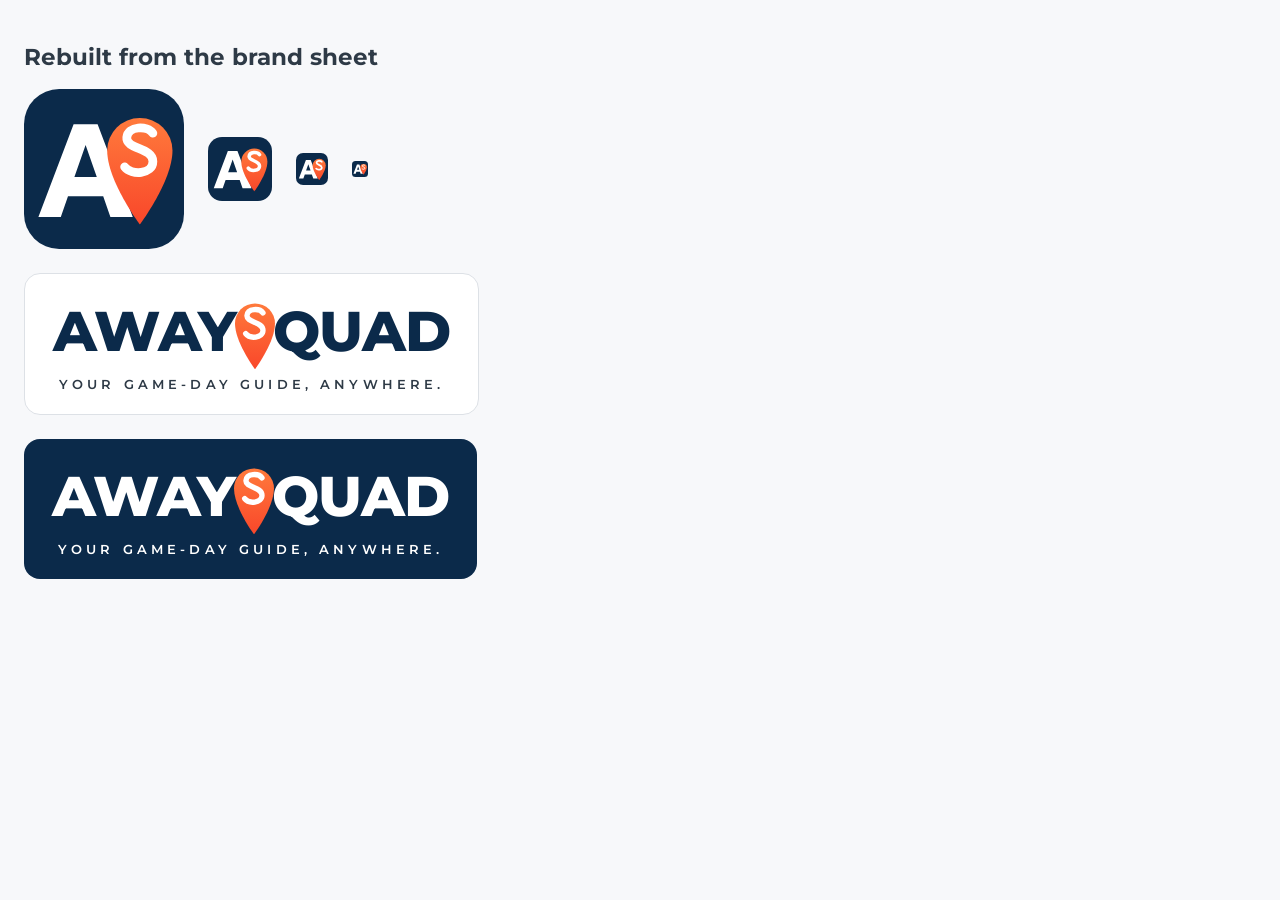
==== logo/away-squad-logo-draft.html @ ed241f47 "Rebrand to Away Squad brand guide v1.0: navy/orange, Montserrat, S-pin logo; new taglines Co-Authore" ====
<!doctype html>
<html lang="en"><head><meta charset="utf-8"><meta name="viewport" content="width=device-width, initial-scale=1"><meta name="robots" content="noindex, nofollow">
<title>Away Squad logo rebuild</title>
<link href="https://fonts.googleapis.com/css2?family=Montserrat:wght@600;700;800&family=Inter:wght@400;600&display=swap" rel="stylesheet">
<style>
  body { margin:0; padding:24px; background:#F7F8FA; font:15px Inter, sans-serif; color:#2E3A46; }
  .row { display:flex; gap:24px; flex-wrap:wrap; align-items:center; margin-bottom:24px; }
  .box { padding:22px 28px; border-radius:16px; }
  .navy { background:#0B2A4A; } .light { background:#fff; border:1px solid #DDE1E6; }
  img { display:block; }
  /* Wordmark: AWAY [S-pin] QUAD + tagline */
  .wm { display:inline-flex; flex-direction:column; align-items:center; }
  .wm .word { display:flex; align-items:center; font:800 56px/1 Montserrat, sans-serif; letter-spacing:-.01em; color:#0B2A4A; }
  .wm .word img { height:1.25em; margin:0 -.04em; transform:translateY(.06em); }
  .wm .tag { font:600 13px Montserrat, sans-serif; letter-spacing:.32em; text-transform:uppercase; color:#2E3A46; margin-top:10px; }
  .navy .wm .word, .navy .wm .tag { color:#fff; }
</style></head>
<body>
  <h2 style="font-family:Montserrat">Rebuilt from the brand sheet</h2>
  <div class="row">
    <img src="away-squad-icon.svg" width="160" height="160" alt="">
    <img src="away-squad-icon.svg" width="64" height="64" alt="">
    <img src="away-squad-icon.svg" width="32" height="32" alt="">
    <img src="away-squad-icon.svg" width="16" height="16" alt="">
  </div>
  <div class="row"><div class="box light"><div class="wm"><div class="word">AWAY<img src="away-squad-pin.svg" alt="S">QUAD</div><div class="tag">Your game-day guide, anywhere.</div></div></div></div>
  <div class="row"><div class="box navy"><div class="wm"><div class="word">AWAY<img src="away-squad-pin.svg" alt="S">QUAD</div><div class="tag">Your game-day guide, anywhere.</div></div></div></div>
</body></html>
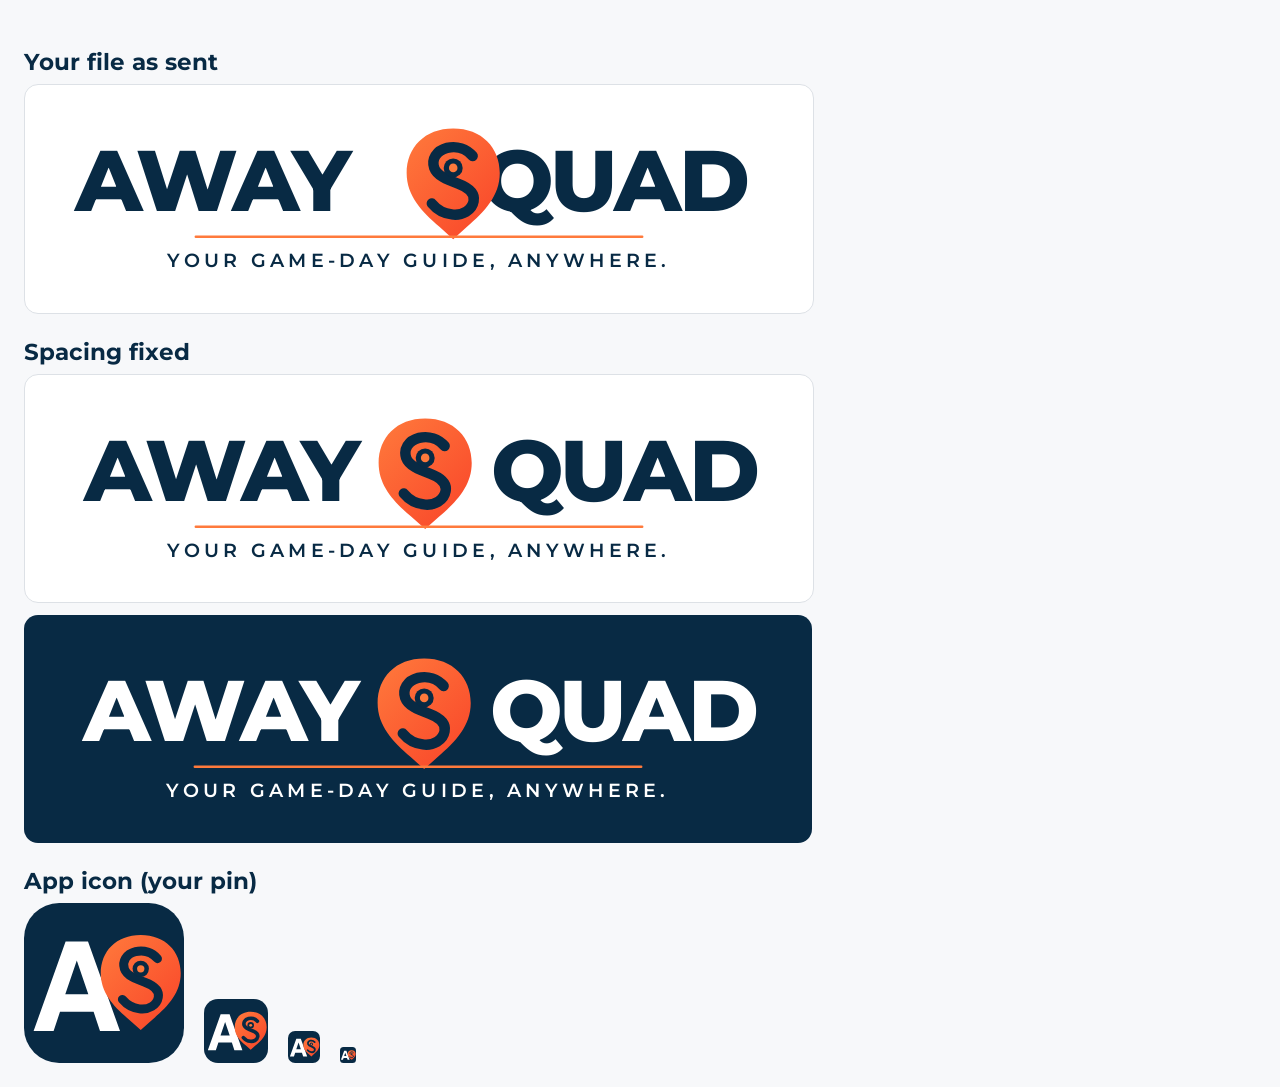
==== commit 2c1d6b6e: "Use Allison's logo vector: real S-pin in header and app icon, spacing-fixed wordmark files Co-Author" ====
--- a/logo/away-squad-logo-draft.html
+++ b/logo/away-squad-logo-draft.html
@@ -1,28 +1,27 @@
 <!doctype html>
 <html lang="en"><head><meta charset="utf-8"><meta name="viewport" content="width=device-width, initial-scale=1"><meta name="robots" content="noindex, nofollow">
-<title>Away Squad logo rebuild</title>
+<title>Away Squad logo check</title>
 <link href="https://fonts.googleapis.com/css2?family=Montserrat:wght@600;700;800&family=Inter:wght@400;600&display=swap" rel="stylesheet">
 <style>
   body { margin:0; padding:24px; background:#F7F8FA; font:15px Inter, sans-serif; color:#2E3A46; }
-  .row { display:flex; gap:24px; flex-wrap:wrap; align-items:center; margin-bottom:24px; }
-  .box { padding:22px 28px; border-radius:16px; }
-  .navy { background:#0B2A4A; } .light { background:#fff; border:1px solid #DDE1E6; }
-  img { display:block; }
-  /* Wordmark: AWAY [S-pin] QUAD + tagline */
-  .wm { display:inline-flex; flex-direction:column; align-items:center; }
-  .wm .word { display:flex; align-items:center; font:800 56px/1 Montserrat, sans-serif; letter-spacing:-.01em; color:#0B2A4A; }
-  .wm .word img { height:1.25em; margin:0 -.04em; transform:translateY(.06em); }
-  .wm .tag { font:600 13px Montserrat, sans-serif; letter-spacing:.32em; text-transform:uppercase; color:#2E3A46; margin-top:10px; }
-  .navy .wm .word, .navy .wm .tag { color:#fff; }
+  h2 { font-family: Montserrat; color:#082A44; margin:24px 0 8px; }
+  .box { padding:14px; border-radius:14px; margin-bottom:12px; max-width:760px; }
+  .box svg { width:100%; height:auto; display:block; }
+  .navy { background:#082A44; } .light { background:#fff; border:1px solid #DDE1E6; }
+  .row { display:flex; gap:20px; align-items:flex-end; flex-wrap:wrap; }
+  .row img { display:block; }
 </style></head>
 <body>
-  <h2 style="font-family:Montserrat">Rebuilt from the brand sheet</h2>
-  <div class="row">
-    <img src="away-squad-icon.svg" width="160" height="160" alt="">
-    <img src="away-squad-icon.svg" width="64" height="64" alt="">
-    <img src="away-squad-icon.svg" width="32" height="32" alt="">
-    <img src="away-squad-icon.svg" width="16" height="16" alt="">
-  </div>
-  <div class="row"><div class="box light"><div class="wm"><div class="word">AWAY<img src="away-squad-pin.svg" alt="S">QUAD</div><div class="tag">Your game-day guide, anywhere.</div></div></div></div>
-  <div class="row"><div class="box navy"><div class="wm"><div class="word">AWAY<img src="away-squad-pin.svg" alt="S">QUAD</div><div class="tag">Your game-day guide, anywhere.</div></div></div></div>
+  <h2>Your file as sent</h2><div class="box light" data-svg="away-squad-logo-vector.svg"></div>
+  <h2>Spacing fixed</h2><div class="box light" data-svg="away-squad-logo-fixed.svg"></div>
+  <div class="box navy" data-svg="away-squad-logo-fixed-white.svg"></div>
+  <h2>App icon (your pin)</h2>
+  <div class="row"><img src="away-squad-icon.svg" width="160" height="160" alt=""><img src="away-squad-icon.svg" width="64" height="64" alt=""><img src="away-squad-icon.svg" width="32" height="32" alt=""><img src="away-squad-icon.svg" width="16" height="16" alt=""></div>
+<script>
+  // Inline the SVGs so they use this page's Montserrat font.
+  document.querySelectorAll("[data-svg]").forEach(async (el) => {
+    const t = await (await fetch(el.dataset.svg + "?v=" + Date.now())).text();
+    el.innerHTML = t.replace(/ width="1600" height="420"/, "");
+  });
+</script>
 </body></html>
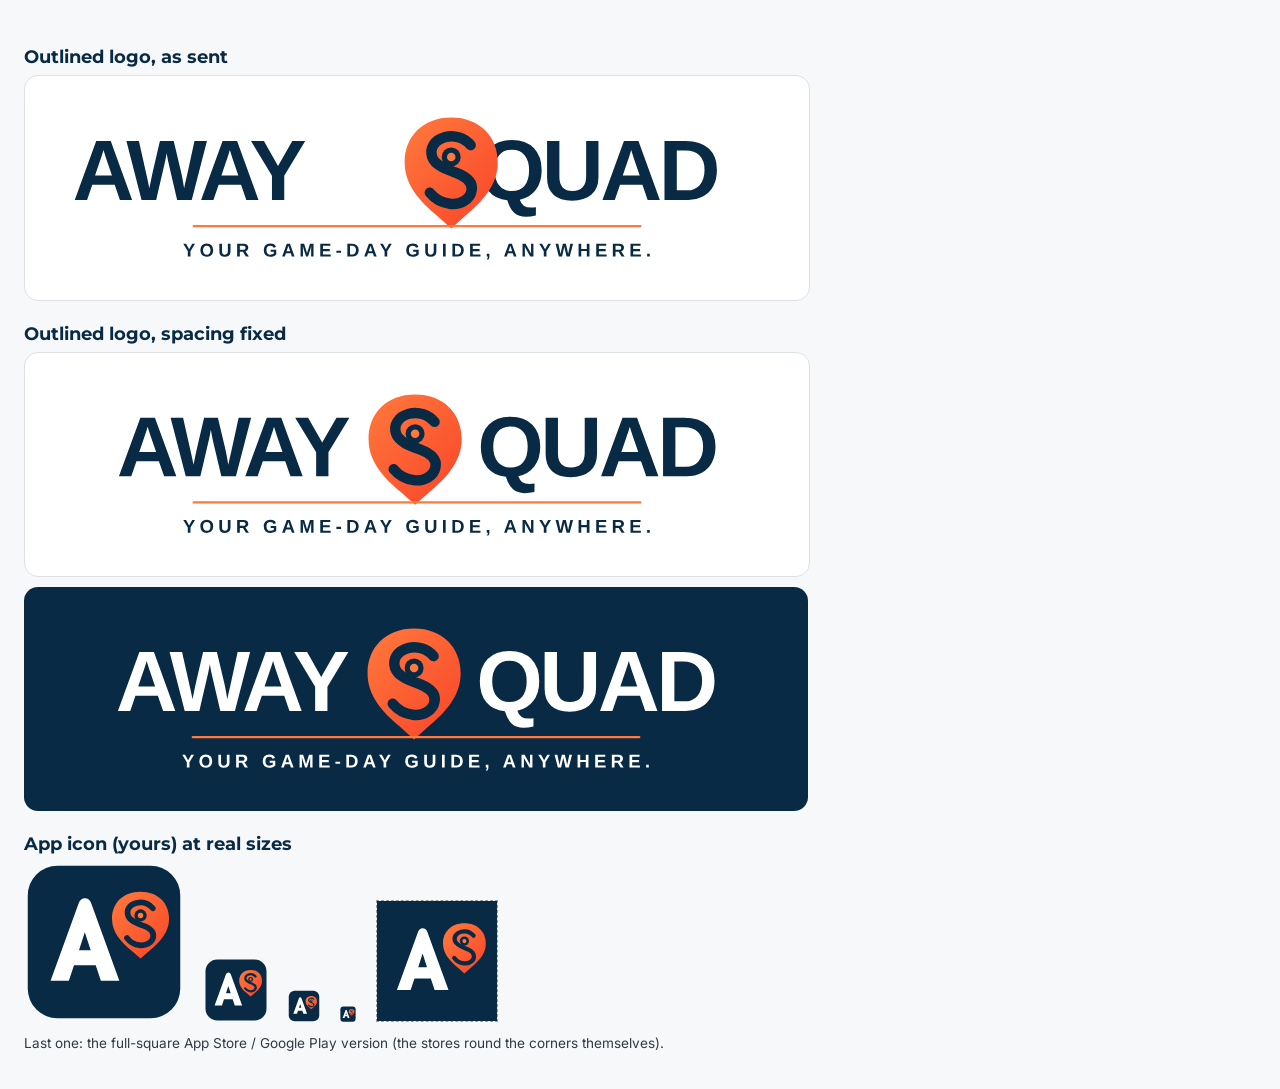
==== commit 225caf99: "Add designer's outlined logo + AS app icon; spacing-fixed navy/white lockups; store-ready square ico" ====
--- a/logo/away-squad-logo-draft.html
+++ b/logo/away-squad-logo-draft.html
@@ -4,24 +4,20 @@
 <link href="https://fonts.googleapis.com/css2?family=Montserrat:wght@600;700;800&family=Inter:wght@400;600&display=swap" rel="stylesheet">
 <style>
   body { margin:0; padding:24px; background:#F7F8FA; font:15px Inter, sans-serif; color:#2E3A46; }
-  h2 { font-family: Montserrat; color:#082A44; margin:24px 0 8px; }
-  .box { padding:14px; border-radius:14px; margin-bottom:12px; max-width:760px; }
-  .box svg { width:100%; height:auto; display:block; }
+  h2 { font-family: Montserrat; color:#082A44; margin:22px 0 8px; font-size:1.1rem; }
+  .box { padding:12px; border-radius:14px; margin-bottom:10px; max-width:760px; }
+  .box img { width:100%; height:auto; display:block; }
   .navy { background:#082A44; } .light { background:#fff; border:1px solid #DDE1E6; }
   .row { display:flex; gap:20px; align-items:flex-end; flex-wrap:wrap; }
   .row img { display:block; }
 </style></head>
 <body>
-  <h2>Your file as sent</h2><div class="box light" data-svg="away-squad-logo-vector.svg"></div>
-  <h2>Spacing fixed</h2><div class="box light" data-svg="away-squad-logo-fixed.svg"></div>
-  <div class="box navy" data-svg="away-squad-logo-fixed-white.svg"></div>
-  <h2>App icon (your pin)</h2>
-  <div class="row"><img src="away-squad-icon.svg" width="160" height="160" alt=""><img src="away-squad-icon.svg" width="64" height="64" alt=""><img src="away-squad-icon.svg" width="32" height="32" alt=""><img src="away-squad-icon.svg" width="16" height="16" alt=""></div>
-<script>
-  // Inline the SVGs so they use this page's Montserrat font.
-  document.querySelectorAll("[data-svg]").forEach(async (el) => {
-    const t = await (await fetch(el.dataset.svg + "?v=" + Date.now())).text();
-    el.innerHTML = t.replace(/ width="1600" height="420"/, "");
-  });
-</script>
+  <h2>Outlined logo, as sent</h2><div class="box light"><img src="away-squad-logo-outlined.svg?v=4" alt=""></div>
+  <h2>Outlined logo, spacing fixed</h2>
+  <div class="box light"><img src="away-squad-logo-outlined-fixed.svg?v=4" alt=""></div>
+  <div class="box navy"><img src="away-squad-logo-outlined-fixed-white.svg?v=4" alt=""></div>
+  <h2>App icon (yours) at real sizes</h2>
+  <div class="row"><img src="away-squad-icon.svg?v=4" width="160" height="160" alt=""><img src="away-squad-icon.svg?v=4" width="64" height="64" alt=""><img src="away-squad-icon.svg?v=4" width="32" height="32" alt=""><img src="away-squad-icon.svg?v=4" width="16" height="16" alt="">
+    <img src="away-squad-app-icon-store.svg?v=4" width="120" height="120" alt="" style="border:1px dashed #999"></div>
+  <p style="font-size:.85rem">Last one: the full-square App Store / Google Play version (the stores round the corners themselves).</p>
 </body></html>
